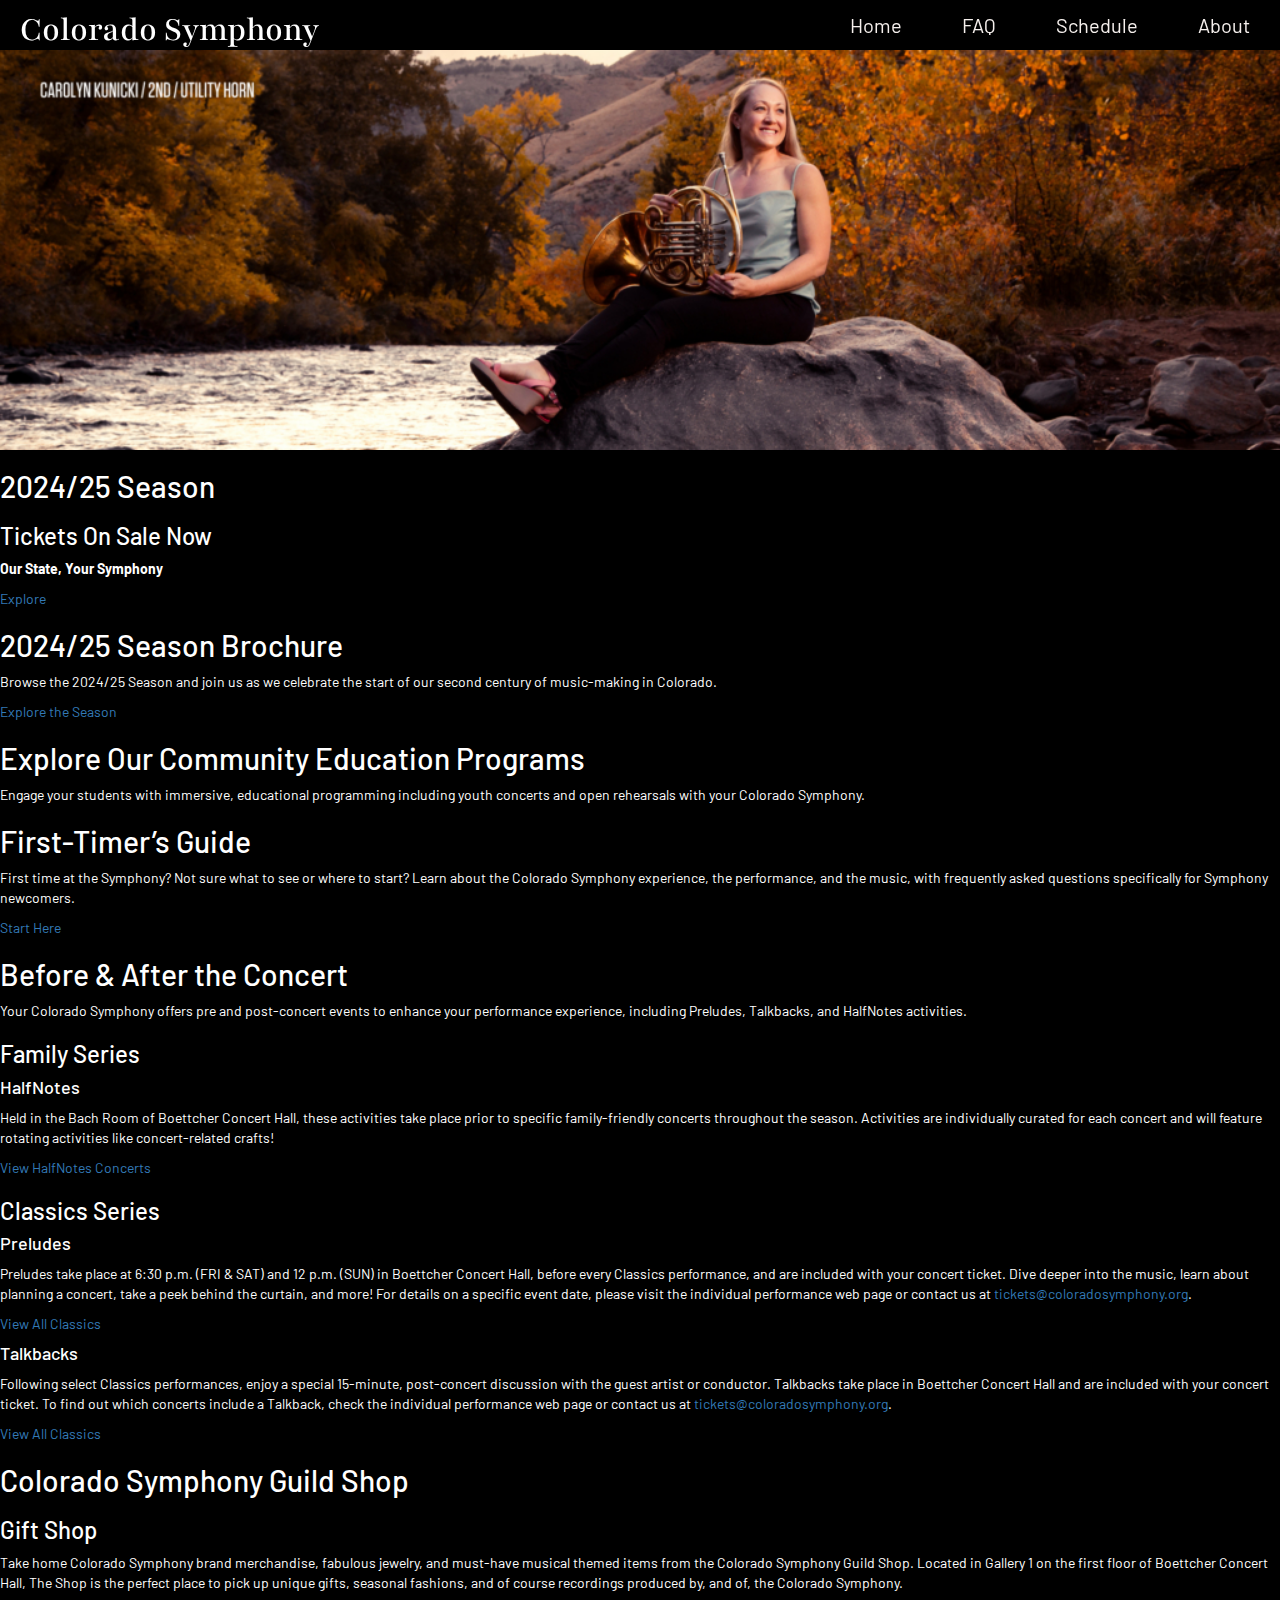
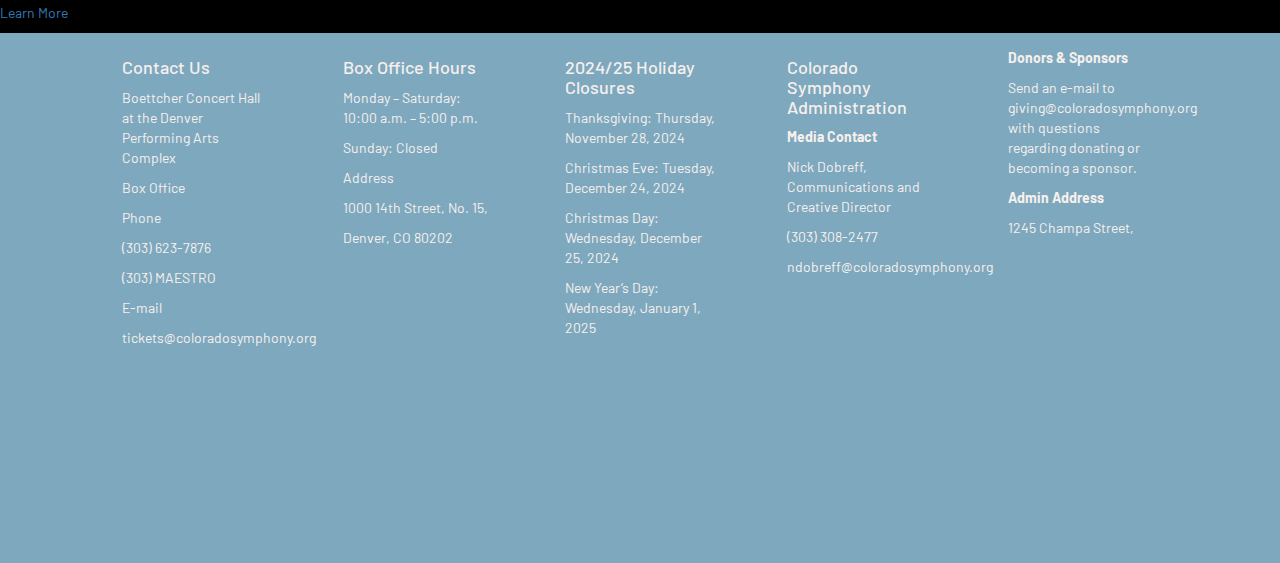
==== index.html @ f4af44c1 "Merge branch 'Sawyer'" ====
<!DOCTYPE html>
<html lang="en">
<head>
    <link rel="preconnect" href="https://fonts.googleapis.com">
    <link rel="preconnect" href="https://fonts.gstatic.com" crossorigin>
    <link href="https://fonts.googleapis.com/css2?family=Barlow:ital,wght@0,100;0,200;0,300;0,400;0,500;0,600;0,700;0,800;0,900;1,100;1,200;1,300;1,400;1,500;1,600;1,700;1,800;1,900&family=Playfair:ital,opsz,wght@0,5..1200,300..900;1,5..1200,300..900&display=swap" rel="stylesheet">
    <link rel="preconnect" href="https://fonts.googleapis.com">
    <link rel="preconnect" href="https://fonts.gstatic.com" crossorigin>
    <link href="https://fonts.googleapis.com/css2?family=Playfair:ital,opsz,wght@0,5..1200,300..900;1,5..1200,300..900&display=swap" rel="stylesheet">

    <meta charset="UTF-8">
    <meta name="viewport" content="width=device-width, initial-scale=1.0">
    <title>Landing Page</title>

    <link rel="stylesheet" href="https://maxcdn.bootstrapcdn.com/bootstrap/3.4.1/css/bootstrap.min.css">
    <link href="index.css" rel="stylesheet" type="text/css">

 
</head>
<body>

    <nav id ="Header">
        
        <ul>
            <li class="logo">
                <h1 style="font-family: playfair; color: white;">Colorado Symphony</h1>
            </li>
            <li>
                <a href="index.html">Home</a>
            </li>

            <li>
                <a href="FAQ.html">FAQ</a>
            </li>

            <li>
                <a href="schedule.html">Schedule</a>
            </li>

            <li>
                <a href="about.html">About</a>
            </li>
        </ul>
    </nav>
    
    <img id = "MainImage" src="img/carolyn-kunicki-river-1920x600-1-1024x320.jpg" alt="carolyn-kunicki-river sitting on a rock with a utility horn">
            

            <section class="season-info">
                <h2>2024/25 Season</h2>
                <h3>Tickets On Sale Now</h3>
                <p><strong>Our State, Your Symphony</strong></p>
                <p><a href="schedule.html">Explore</a></p>
              </section>
              
              <section class="brochure">
                <h2>2024/25 Season Brochure</h2>
                <p>Browse the 2024/25 Season and join us as we celebrate the start of our second century of music-making in Colorado.</p>
                <p><a href="schedule.html">Explore the Season</a></p>
              </section>
              
              <section class="education">
                <h2>Explore Our Community Education Programs</h2>
                <p>Engage your students with immersive, educational programming including youth concerts and open rehearsals with your Colorado Symphony.</p>
              </section>
              
              <section class="first-timers-guide">
                <h2>First-Timer’s Guide</h2>
                <p>First time at the Symphony? Not sure what to see or where to start? Learn about the Colorado Symphony experience, the performance, and the music, with frequently asked questions specifically for Symphony newcomers.</p>
                <p><a href="FAQ.html">Start Here</a></p>
              </section>
              
              <section class="concert-experience">
                <h2>Before & After the Concert</h2>
                <p>Your Colorado Symphony offers pre and post-concert events to enhance your performance experience, including Preludes, Talkbacks, and HalfNotes activities.</p>
              </section>
              
              <section class="family-series">
                <h3>Family Series</h3>
                <h4>HalfNotes</h4>
                <p>Held in the Bach Room of Boettcher Concert Hall, these activities take place prior to specific family-friendly concerts throughout the season. Activities are individually curated for each concert and will feature rotating activities like concert-related crafts!</p>
                <p><a href="schedule.html">View HalfNotes Concerts</a></p>
              </section>
              
              <section class="classics-series">
                <h3>Classics Series</h3>
              
                <h4>Preludes</h4>
                <p>Preludes take place at 6:30 p.m. (FRI & SAT) and 12 p.m. (SUN) in Boettcher Concert Hall, before every Classics performance, and are included with your concert ticket. Dive deeper into the music, learn about planning a concert, take a peek behind the curtain, and more! For details on a specific event date, please visit the individual performance web page or contact us at <a href="mailto:tickets@coloradosymphony.org">tickets@coloradosymphony.org</a>.</p>
                <p><a href="schedule.html">View All Classics</a></p>
              
                <h4>Talkbacks</h4>
                <p>Following select Classics performances, enjoy a special 15-minute, post-concert discussion with the guest artist or conductor. Talkbacks take place in Boettcher Concert Hall and are included with your concert ticket. To find out which concerts include a Talkback, check the individual performance web page or contact us at <a href="mailto:tickets@coloradosymphony.org">tickets@coloradosymphony.org</a>.</p>
                <p><a href="schedule.html">View All Classics</a></p>
              </section>
              
              <section class="gift-shop">
                <h2>Colorado Symphony Guild Shop</h2>
                <h3>Gift Shop</h3>
                <p>Take home Colorado Symphony brand merchandise, fabulous jewelry, and must-have musical themed items from the Colorado Symphony Guild Shop. Located in Gallery 1 on the first floor of Boettcher Concert Hall, The Shop is the perfect place to pick up unique gifts, seasonal fashions, and of course recordings produced by, and of, the Colorado Symphony.</p>
                <p><a href="about.html">Learn More</a></p>
              </section>


<footer>
    
    <div>
        <h4>Contact Us</h4>

        <p>Boettcher Concert Hall at the Denver Performing Arts Complex</p>
        <p>Box Office</p>
    
        <p>Phone</p>
        <p>(303) 623-7876</p>
    
        <p>(303) MAESTRO</p>
    
        <p>E-mail</p>
        <p>tickets@coloradosymphony.org</p>
    </div>
    
    <div>
        <h4>Box Office Hours</h4>
        <p>Monday – Saturday: 10:00 a.m. – 5:00 p.m.</p>
    
        <p>Sunday: Closed</p>
    
        <p>Address</p>
        <p>1000 14th Street, No. 15,</p>
        <p>Denver, CO 80202</p>
    </div>
    
    <div>
        <h4>2024/25 Holiday Closures</h4>
        <p>Thanksgiving: Thursday, November 28, 2024</p>
    
        <p>Christmas Eve: Tuesday, December 24, 2024</p>
    
        <p>Christmas Day: Wednesday, December 25, 2024</p>
    
        <p>New Year’s Day: Wednesday, January 1, 2025</p>
    </div>

    <div>
        <h4>Colorado Symphony Administration</h4>
        <strong><p>Media Contact</p></strong>
        <p>Nick Dobreff, Communications and Creative Director</p>
        <p>(303) 308-2477</p>
        <p>ndobreff@coloradosymphony.org</p>
    </div>
        
    <div>
        <strong><p>Donors & Sponsors</p></strong>
        <p>Send an e-mail to giving@coloradosymphony.org with questions regarding donating or becoming a sponsor.</p>

        <strong><p>Admin Address</p></strong>
        <p>1245 Champa Street,</p>
    </div>

</footer>

</body>
</html>
---- index.css ----
body {
    background-color: #fff;

    margin: 0;
    font-family: barlow;
    /* background-image: url('img/Background.png');  */
    background-color: black;
    background-repeat: repeat; /* Allows the texture to repeat not using anymore after swtiching back to solid color */
    background-size: auto; /*screen sized image*/
    background-position: center;
    background-attachment: fixed; /*Fixes the background while scrolling */
    color: white;

    
}
#MainImage{
  width: 100%; /* Stretches the image across the full width of the page */
  height: auto; 
}

h1 {
  font-family: playfair;
}

  
#Header {
  position: sticky;
  top: 0; /* Sticks to the top of the screen */
  z-index: 1000; /* Keeps it above other elements */
}

#Header ul {
  list-style-type: none;
  background-color: black;
  display: flex;
  align-items: center; /* Aligns items vertically */
  margin: 0;
  padding: 10px 0;
  height: 50px; /* Increased height for better visual balance */
}

#Header li a{
  text-decoration: none;
  color: #F6F0ED;
  padding: 16px 30px;
  font-size: 20px;
  /* transition: color 0.4s, font-size 1s; */

}

#Header li a:hover{
  background-color: #7EA8BE;
  color:#F6F0ED; 
  
}

#Header li a:active{
  background-color: #C2948A;
  color:black; 
}

#Header .logo {
  margin-right: auto;
  padding-left: 20px; 
  font-size: 35px;
}

footer {
  padding: 15px 50px;
  background-color: #7EA8BE;
  color: #F6F0ED;
  display: flex;
  justify-content: space-evenly;
}

footer > div {
  width: 150px;
  height: 500px
}

@media(max-width: 500px){

  footer{
    flex-direction:column;
  }
}

.card {
  background-color: #333; 
  padding: 20px;
  margin: 20px auto;
  border-radius: 8px;
  box-shadow: 0 2px 5px rgba(0, 0, 0, 0.2);
  max-width: 800px;
}

/* Links in cards */
.card a {
  color: #7EA8BE;
  text-decoration: none;
  font-weight: bold;
}

.card a:hover {
  text-decoration: underline;
}

/* Headings for cards */
.card h2, .card h3, .card h4 {
  color: #F6F0ED;
  margin-top: 0;
}

/* Paragraphs for cards */
.card p {
  margin: 10px 0;
}


.carousel {
  width: 100%; /* Make the carousel take the full width of the viewport */
  overflow: hidden; /* Hide any overflow */
}

.carousel-inner {
  width: 100%; /* Ensure the inner container also takes up the full width */
}

.carousel .item img {
  width: 100%; /* Make the image take the full width of the item */
  height: auto; /* Maintain aspect ratio */
  object-fit: cover; /* Cover the entire container without distortion */
}
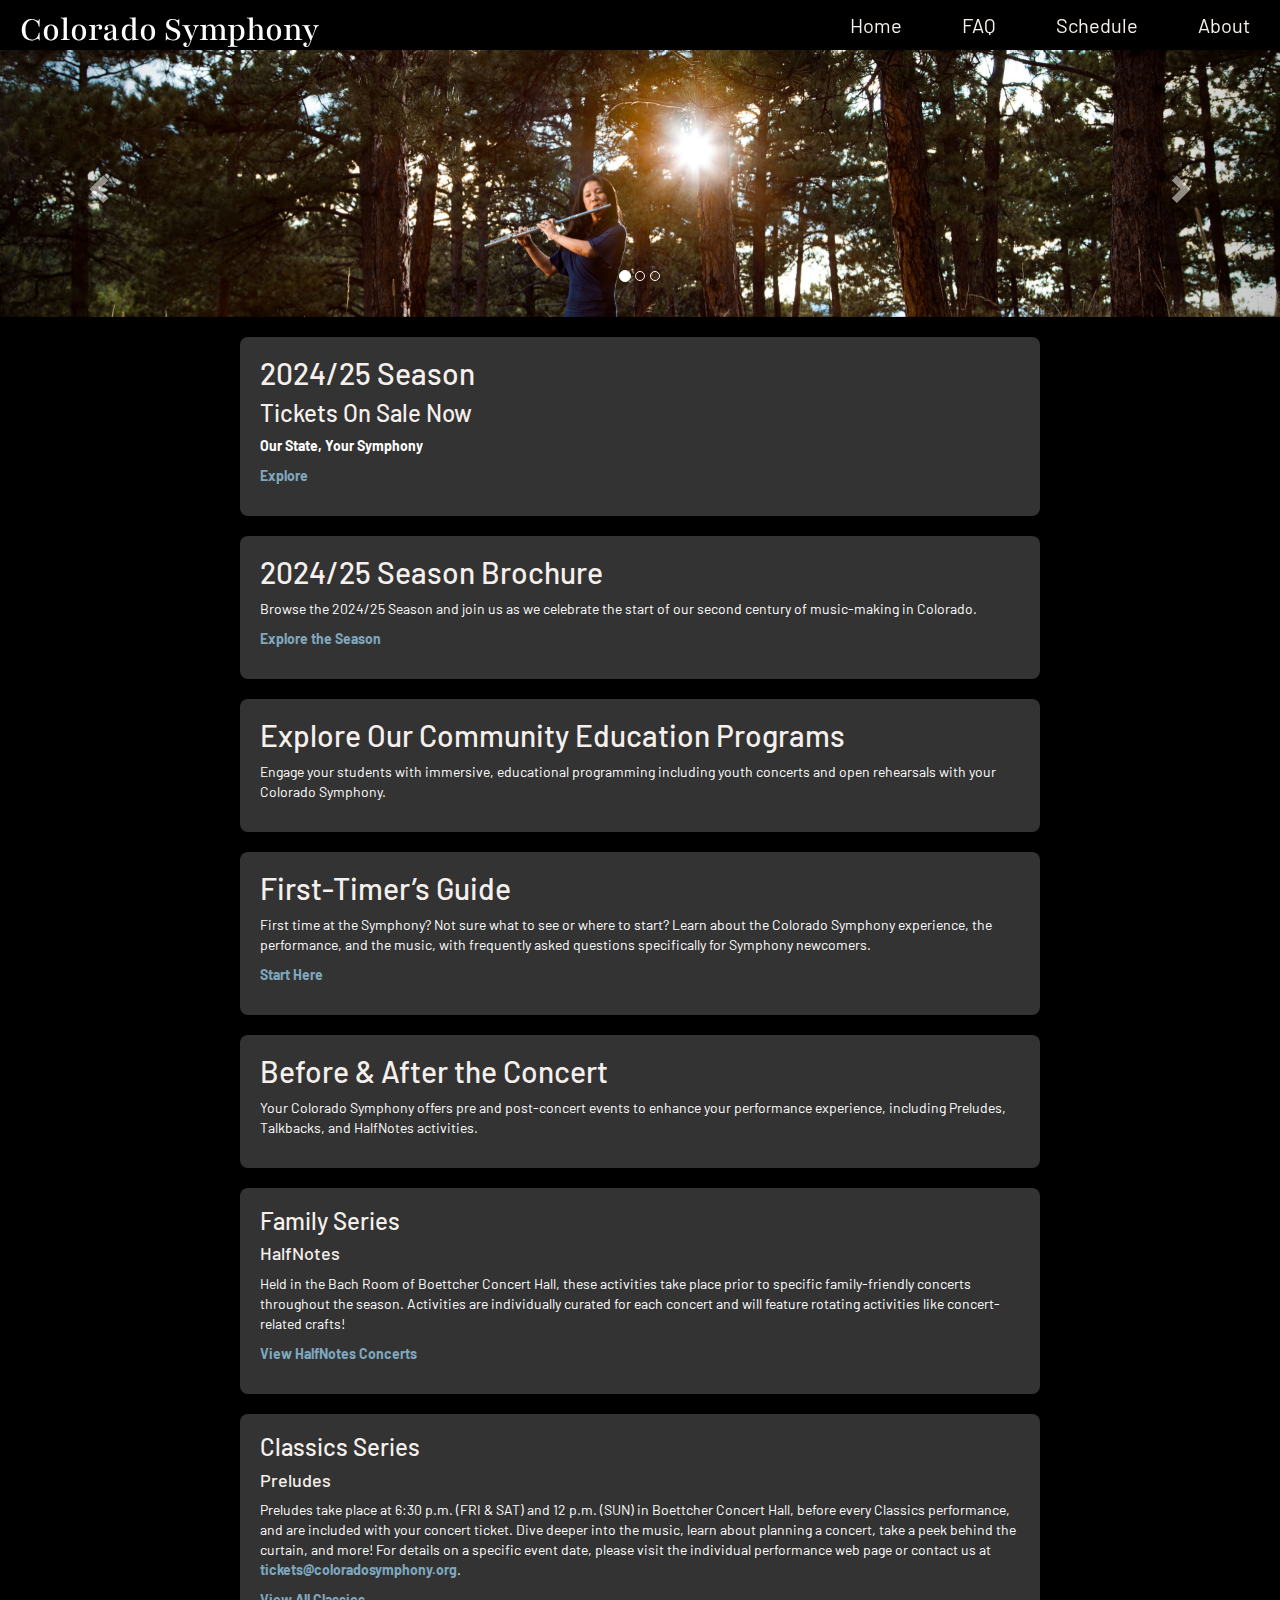
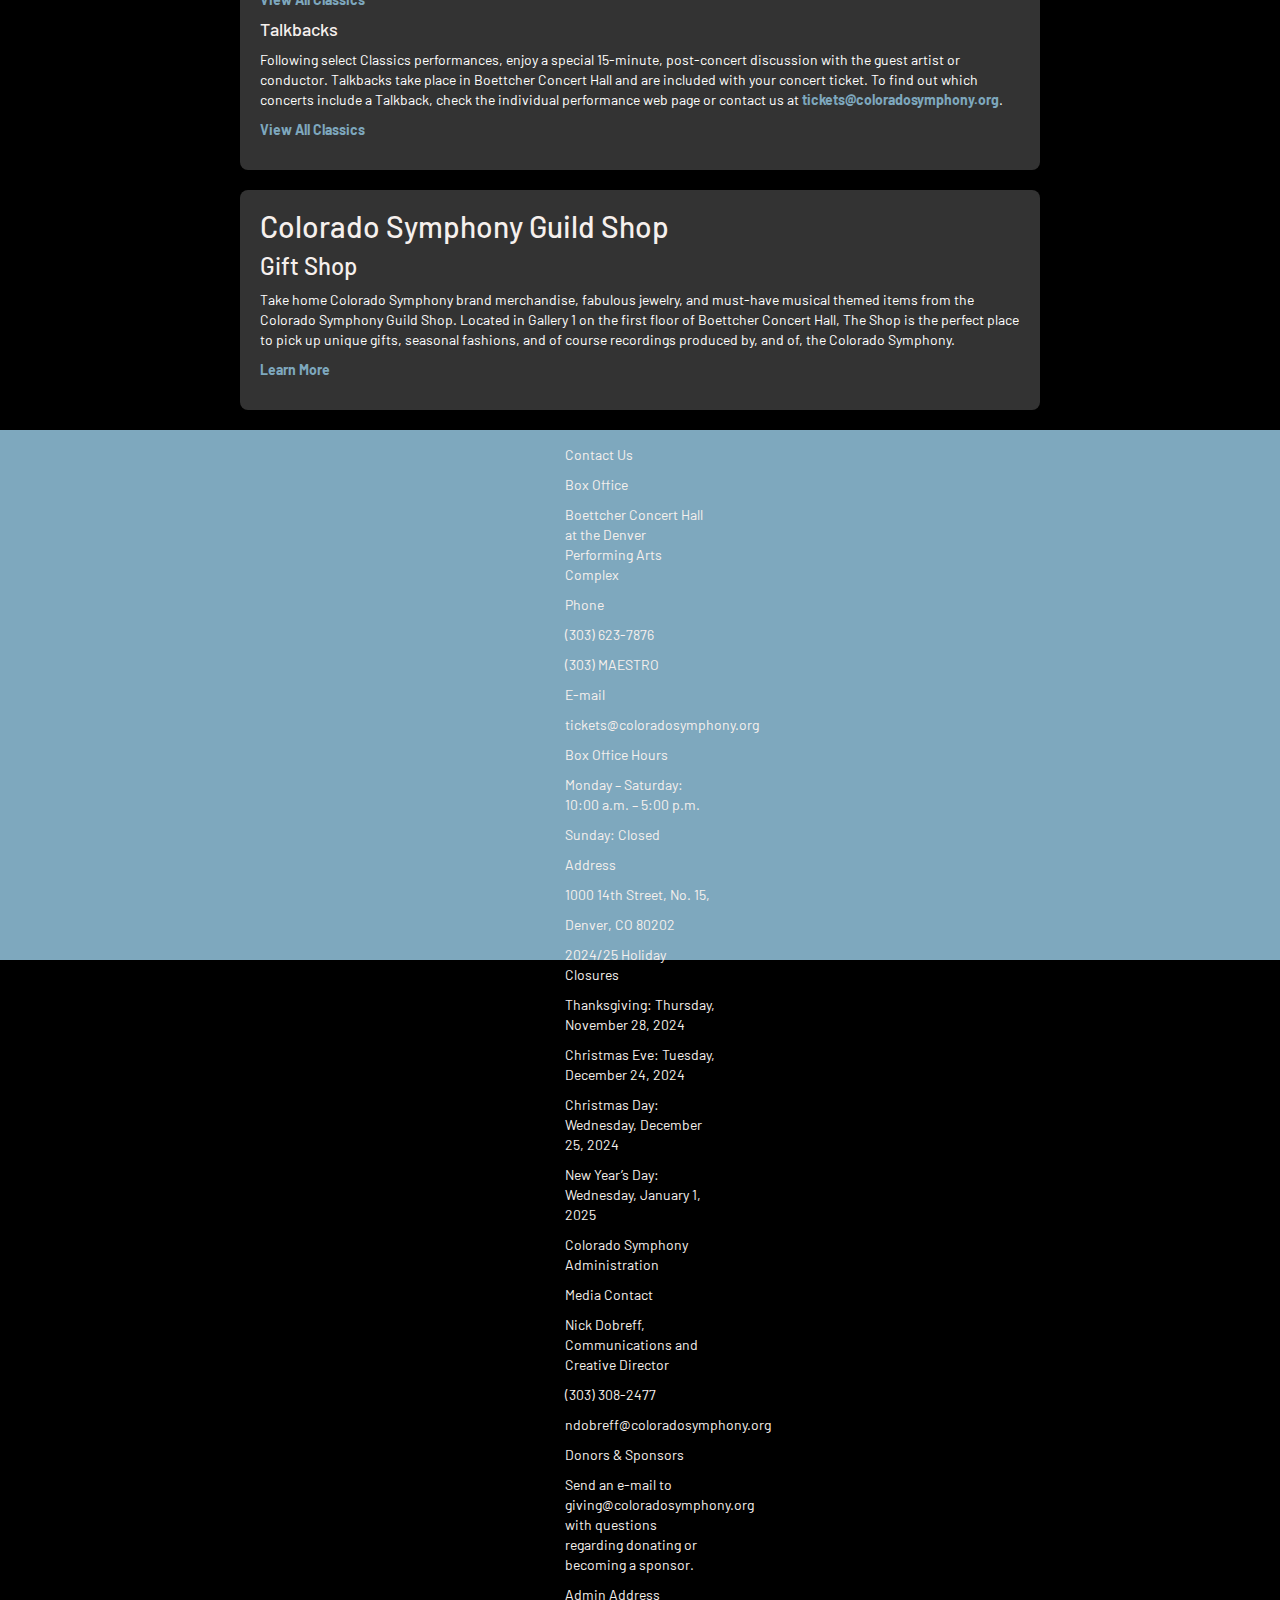
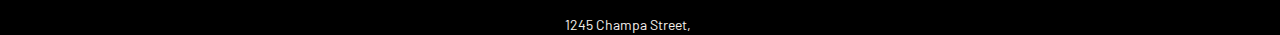
==== commit 6f4b3649: "fixed main page" ====
--- a/index.html
+++ b/index.html
@@ -43,121 +43,159 @@
         </ul>
     </nav>
     
-    <img id = "MainImage" src="img/carolyn-kunicki-river-1920x600-1-1024x320.jpg" alt="carolyn-kunicki-river sitting on a rock with a utility horn">
+    <!-- <img id = "MainImage" src="img/carolyn-kunicki-river-1920x600-1-1024x320.jpg" alt="carolyn-kunicki-river sitting on a rock with a utility horn"> -->
+    <div id="myCarousel" class="carousel slide" data-ride="carousel">
+        <!-- Indicators -->
+        <ol class="carousel-indicators">
+          <li data-target="#myCarousel" data-slide-to="0" class="active"></li>
+          <li data-target="#myCarousel" data-slide-to="1"></li>
+          <li data-target="#myCarousel" data-slide-to="2"></li>
+        </ol>
+      
+        <!-- Wrapper for slides -->
+        <div class="carousel-inner">
+      
+          <div class="item active">
+            <img src="\img\Catherine-Jason-Sinn-1920x400-1.jpg" alt="Principal conductor Peter Oundjian conducting in front of the Denver Civic Center">
+          </div>
+
+          <div class="item">
+            <img src="\img\FY24-Season-Header-Dragon-1920x400-2.jpg" alt="Principal conductor Peter Oundjian conducting in front of the Denver Civic Center">
+          </div>
+
+          <div class="item">
+            <img src="\img\Yumi-Jason-Sinn-1920x400-seated.jpg" alt="Principal conductor Peter Oundjian conducting in front of the Denver Civic Center">
+          </div>
+        </div>
+      
+        <!-- Left and right controls -->
+        <a class="left carousel-control" href="#myCarousel" data-slide="prev">
+          <span class="glyphicon glyphicon-chevron-left"></span>
+          <span class="sr-only">Previous</span>
+        </a>
+        <a class="right carousel-control" href="#myCarousel" data-slide="next">
+          <span class="glyphicon glyphicon-chevron-right"></span>
+          <span class="sr-only">Next</span>
+        </a>
+      </div>
+
+
+
+
+    <section class="card season-info">
+    <h2>2024/25 Season</h2>
+    <h3>Tickets On Sale Now</h3>
+    <p><strong>Our State, Your Symphony</strong></p>
+    <p><a href="schedule.html">Explore</a></p>
+    </section>
+    
+    <section class="card brochure">
+    <h2>2024/25 Season Brochure</h2>
+    <p>Browse the 2024/25 Season and join us as we celebrate the start of our second century of music-making in Colorado.</p>
+    <p><a href="schedule.html">Explore the Season</a></p>
+    </section>
+    
+    <section class="card education">
+    <h2>Explore Our Community Education Programs</h2>
+    <p>Engage your students with immersive, educational programming including youth concerts and open rehearsals with your Colorado Symphony.</p>
+    </section>
+    
+    <section class="card first-timers-guide">
+    <h2>First-Timer’s Guide</h2>
+    <p>First time at the Symphony? Not sure what to see or where to start? Learn about the Colorado Symphony experience, the performance, and the music, with frequently asked questions specifically for Symphony newcomers.</p>
+    <p><a href="FAQ.html">Start Here</a></p>
+    </section>
+    
+    <section class="card concert-experience">
+    <h2>Before & After the Concert</h2>
+    <p>Your Colorado Symphony offers pre and post-concert events to enhance your performance experience, including Preludes, Talkbacks, and HalfNotes activities.</p>
+    </section>
+    
+    <section class="card family-series">
+    <h3>Family Series</h3>
+    <h4>HalfNotes</h4>
+    <p>Held in the Bach Room of Boettcher Concert Hall, these activities take place prior to specific family-friendly concerts throughout the season. Activities are individually curated for each concert and will feature rotating activities like concert-related crafts!</p>
+    <p><a href="schedule.html">View HalfNotes Concerts</a></p>
+    </section>
+    
+    <section class="card classics-series">
+    <h3>Classics Series</h3>
+    
+    <h4>Preludes</h4>
+    <p>Preludes take place at 6:30 p.m. (FRI & SAT) and 12 p.m. (SUN) in Boettcher Concert Hall, before every Classics performance, and are included with your concert ticket. Dive deeper into the music, learn about planning a concert, take a peek behind the curtain, and more! For details on a specific event date, please visit the individual performance web page or contact us at <a href="mailto:tickets@coloradosymphony.org">tickets@coloradosymphony.org</a>.</p>
+    <p><a href="schedule.html">View All Classics</a></p>
+    
+    <h4>Talkbacks</h4>
+    <p>Following select Classics performances, enjoy a special 15-minute, post-concert discussion with the guest artist or conductor. Talkbacks take place in Boettcher Concert Hall and are included with your concert ticket. To find out which concerts include a Talkback, check the individual performance web page or contact us at <a href="mailto:tickets@coloradosymphony.org">tickets@coloradosymphony.org</a>.</p>
+    <p><a href="schedule.html">View All Classics</a></p>
+    </section>
+    
+    <section class="card gift-shop">
+    <h2>Colorado Symphony Guild Shop</h2>
+    <h3>Gift Shop</h3>
+    <p>Take home Colorado Symphony brand merchandise, fabulous jewelry, and must-have musical themed items from the Colorado Symphony Guild Shop. Located in Gallery 1 on the first floor of Boettcher Concert Hall, The Shop is the perfect place to pick up unique gifts, seasonal fashions, and of course recordings produced by, and of, the Colorado Symphony.</p>
+    <p><a href="about.html">Learn More</a></p>
+    </section>
+
+
+
+    <footer>
+        <div class="flex-container">
+            <div>
+                <p>Contact Us</p>
+
+                <p>Box Office</p>
+                <p>Boettcher Concert Hall at the Denver Performing Arts Complex</p>
             
-
-            <section class="season-info">
-                <h2>2024/25 Season</h2>
-                <h3>Tickets On Sale Now</h3>
-                <p><strong>Our State, Your Symphony</strong></p>
-                <p><a href="schedule.html">Explore</a></p>
-              </section>
-              
-              <section class="brochure">
-                <h2>2024/25 Season Brochure</h2>
-                <p>Browse the 2024/25 Season and join us as we celebrate the start of our second century of music-making in Colorado.</p>
-                <p><a href="schedule.html">Explore the Season</a></p>
-              </section>
-              
-              <section class="education">
-                <h2>Explore Our Community Education Programs</h2>
-                <p>Engage your students with immersive, educational programming including youth concerts and open rehearsals with your Colorado Symphony.</p>
-              </section>
-              
-              <section class="first-timers-guide">
-                <h2>First-Timer’s Guide</h2>
-                <p>First time at the Symphony? Not sure what to see or where to start? Learn about the Colorado Symphony experience, the performance, and the music, with frequently asked questions specifically for Symphony newcomers.</p>
-                <p><a href="FAQ.html">Start Here</a></p>
-              </section>
-              
-              <section class="concert-experience">
-                <h2>Before & After the Concert</h2>
-                <p>Your Colorado Symphony offers pre and post-concert events to enhance your performance experience, including Preludes, Talkbacks, and HalfNotes activities.</p>
-              </section>
-              
-              <section class="family-series">
-                <h3>Family Series</h3>
-                <h4>HalfNotes</h4>
-                <p>Held in the Bach Room of Boettcher Concert Hall, these activities take place prior to specific family-friendly concerts throughout the season. Activities are individually curated for each concert and will feature rotating activities like concert-related crafts!</p>
-                <p><a href="schedule.html">View HalfNotes Concerts</a></p>
-              </section>
-              
-              <section class="classics-series">
-                <h3>Classics Series</h3>
-              
-                <h4>Preludes</h4>
-                <p>Preludes take place at 6:30 p.m. (FRI & SAT) and 12 p.m. (SUN) in Boettcher Concert Hall, before every Classics performance, and are included with your concert ticket. Dive deeper into the music, learn about planning a concert, take a peek behind the curtain, and more! For details on a specific event date, please visit the individual performance web page or contact us at <a href="mailto:tickets@coloradosymphony.org">tickets@coloradosymphony.org</a>.</p>
-                <p><a href="schedule.html">View All Classics</a></p>
-              
-                <h4>Talkbacks</h4>
-                <p>Following select Classics performances, enjoy a special 15-minute, post-concert discussion with the guest artist or conductor. Talkbacks take place in Boettcher Concert Hall and are included with your concert ticket. To find out which concerts include a Talkback, check the individual performance web page or contact us at <a href="mailto:tickets@coloradosymphony.org">tickets@coloradosymphony.org</a>.</p>
-                <p><a href="schedule.html">View All Classics</a></p>
-              </section>
-              
-              <section class="gift-shop">
-                <h2>Colorado Symphony Guild Shop</h2>
-                <h3>Gift Shop</h3>
-                <p>Take home Colorado Symphony brand merchandise, fabulous jewelry, and must-have musical themed items from the Colorado Symphony Guild Shop. Located in Gallery 1 on the first floor of Boettcher Concert Hall, The Shop is the perfect place to pick up unique gifts, seasonal fashions, and of course recordings produced by, and of, the Colorado Symphony.</p>
-                <p><a href="about.html">Learn More</a></p>
-              </section>
-
-
-<footer>
-    
-    <div>
-        <h4>Contact Us</h4>
-
-        <p>Boettcher Concert Hall at the Denver Performing Arts Complex</p>
-        <p>Box Office</p>
-    
-        <p>Phone</p>
-        <p>(303) 623-7876</p>
-    
-        <p>(303) MAESTRO</p>
-    
-        <p>E-mail</p>
-        <p>tickets@coloradosymphony.org</p>
-    </div>
-    
-    <div>
-        <h4>Box Office Hours</h4>
-        <p>Monday – Saturday: 10:00 a.m. – 5:00 p.m.</p>
-    
-        <p>Sunday: Closed</p>
-    
-        <p>Address</p>
-        <p>1000 14th Street, No. 15,</p>
-        <p>Denver, CO 80202</p>
-    </div>
-    
-    <div>
-        <h4>2024/25 Holiday Closures</h4>
-        <p>Thanksgiving: Thursday, November 28, 2024</p>
-    
-        <p>Christmas Eve: Tuesday, December 24, 2024</p>
-    
-        <p>Christmas Day: Wednesday, December 25, 2024</p>
-    
-        <p>New Year’s Day: Wednesday, January 1, 2025</p>
-    </div>
-
-    <div>
-        <h4>Colorado Symphony Administration</h4>
-        <strong><p>Media Contact</p></strong>
-        <p>Nick Dobreff, Communications and Creative Director</p>
-        <p>(303) 308-2477</p>
-        <p>ndobreff@coloradosymphony.org</p>
-    </div>
-        
-    <div>
-        <strong><p>Donors & Sponsors</p></strong>
-        <p>Send an e-mail to giving@coloradosymphony.org with questions regarding donating or becoming a sponsor.</p>
-
-        <strong><p>Admin Address</p></strong>
-        <p>1245 Champa Street,</p>
-    </div>
-
-</footer>
+                <p>Phone</p>
+                <p>(303) 623-7876</p>
+
+                <p>(303) MAESTRO</p>
+
+                <p>E-mail</p>
+                <p>tickets@coloradosymphony.org</p> 
+            </div>
+            <div>
+                <p>Box Office Hours</p>
+                <p>Monday – Saturday: 10:00 a.m. – 5:00 p.m.</p>
+
+                <p>Sunday: Closed</p>
+
+                <p>Address</p>
+                <p>1000 14th Street, No. 15,</p>
+                <p>Denver, CO 80202</p>
+            </div>
+            <div>
+                <p>2024/25 Holiday Closures</p>
+                <p>Thanksgiving: Thursday, November 28, 2024</p>
+
+                <p>Christmas Eve: Tuesday, December 24, 2024</p>
+
+                <p>Christmas Day: Wednesday, December 25, 2024</p>
+
+                <p>New Year’s Day: Wednesday, January 1, 2025</p>
+            </div>
+            <div>
+                <p>Colorado Symphony Administration</p>
+                <p>Media Contact</p>
+                <p>Nick Dobreff, Communications and Creative Director</p>
+                <p>(303) 308-2477</p>
+                <p>ndobreff@coloradosymphony.org</p>
+            </div>
+            <div>
+                <p>Donors & Sponsors</p>
+                <p>Send an e-mail to giving@coloradosymphony.org with questions regarding donating or becoming a sponsor.</p>
+            </div>
+            <div>
+                <p>Admin Address</p>
+                <p>1245 Champa Street,</p>
+            </div>
+        </div>
+    </footer>
+<!-- jQuery library -->
+<script src="https://ajax.googleapis.com/ajax/libs/jquery/3.6.0/jquery.min.js"></script>
+<!-- Bootstrap JavaScript -->
+<script src="https://maxcdn.bootstrapcdn.com/bootstrap/3.4.1/js/bootstrap.min.js"></script>
 
 </body>
 </html>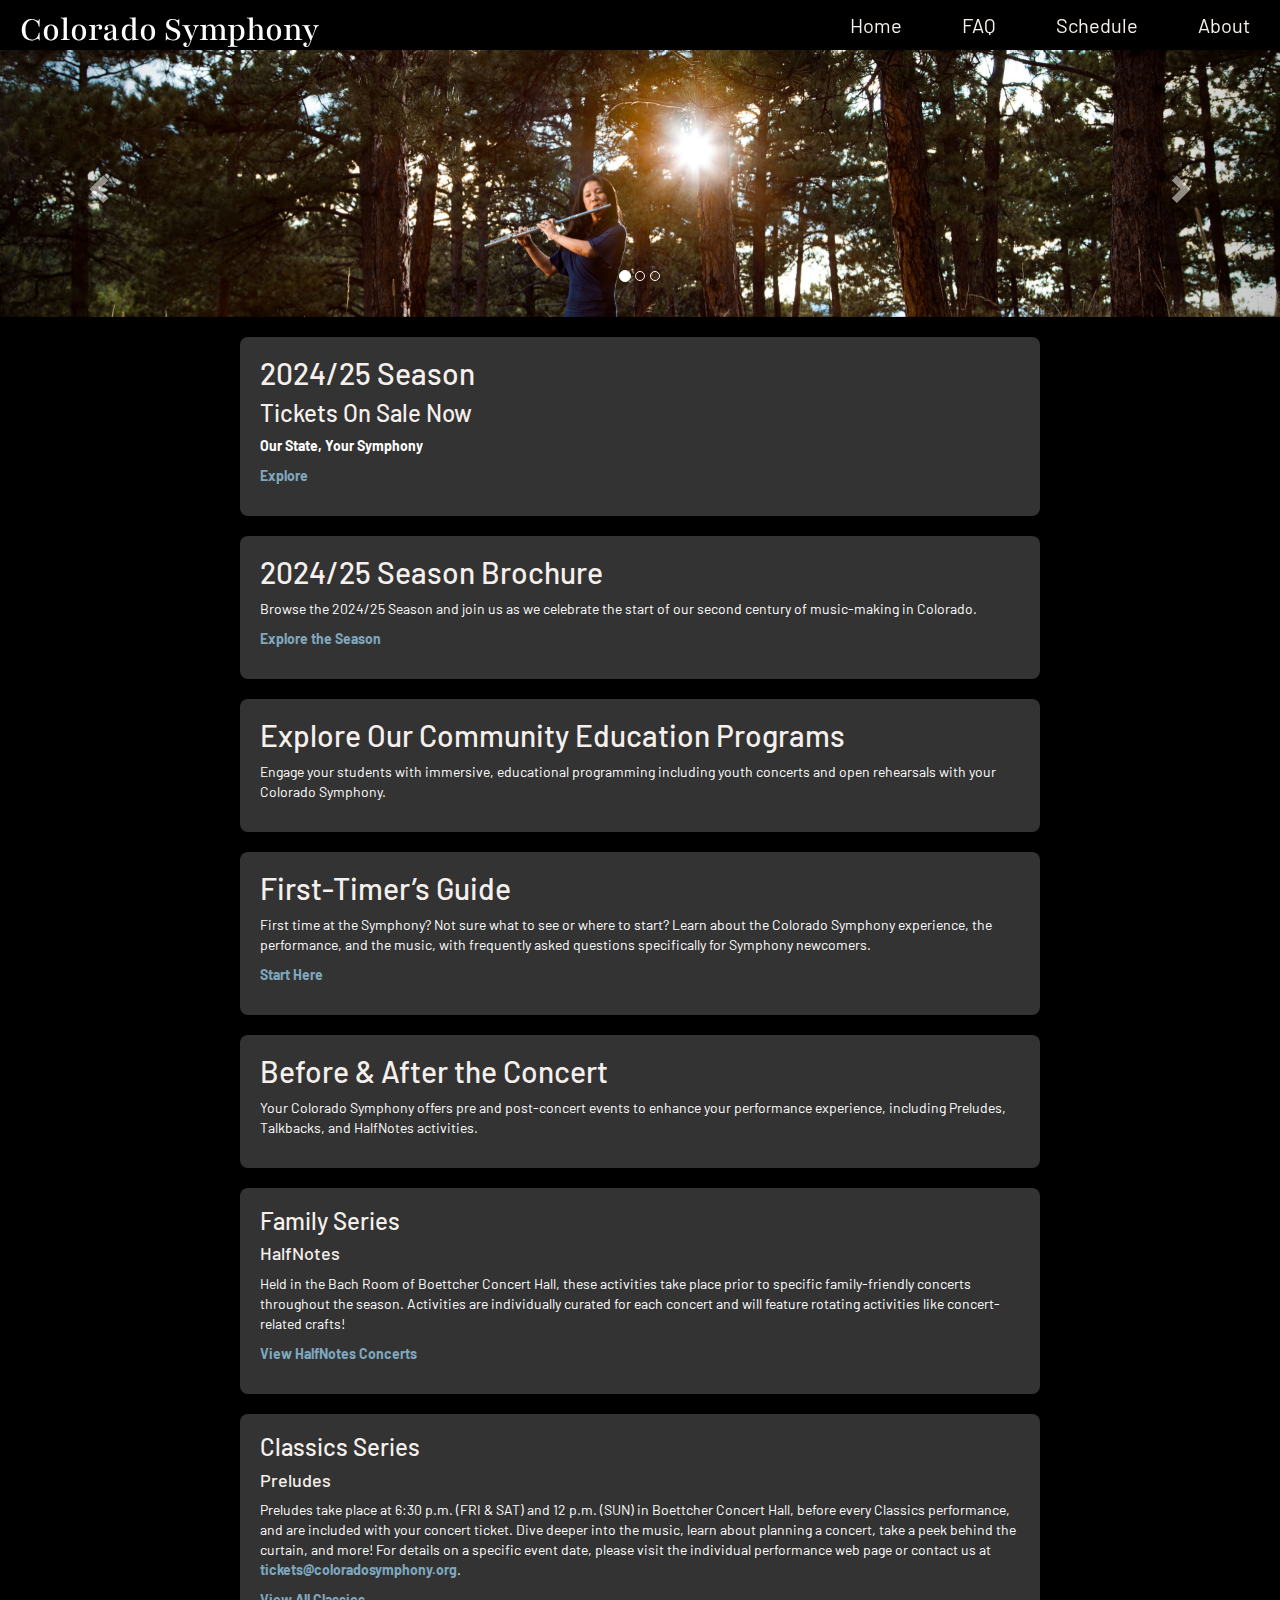
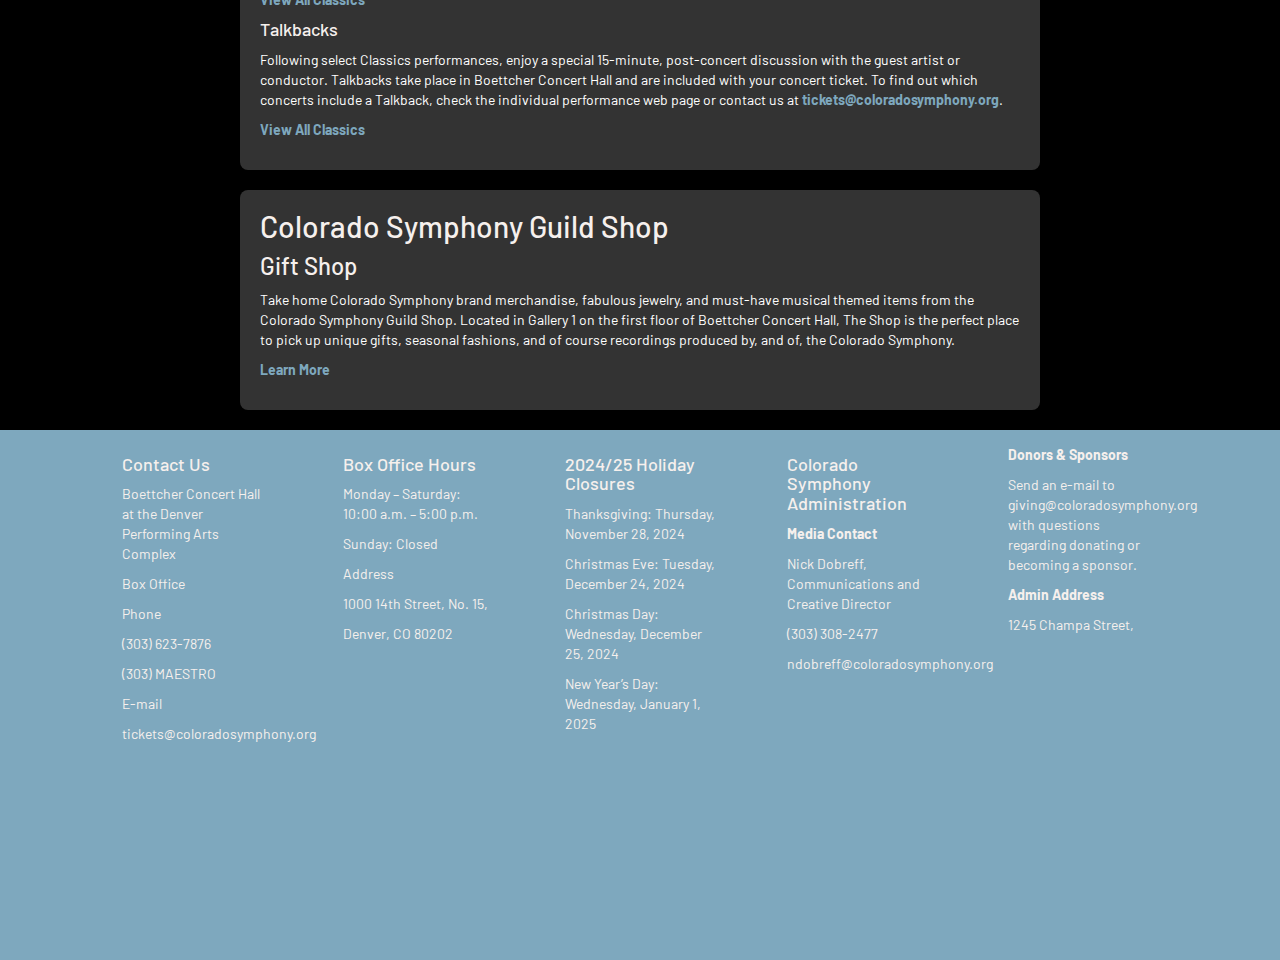
==== commit cb636ff6: "fixing the main page" ====
--- a/index.html
+++ b/index.html
@@ -140,58 +140,61 @@
 
 
     <footer>
-        <div class="flex-container">
-            <div>
-                <p>Contact Us</p>
-
-                <p>Box Office</p>
-                <p>Boettcher Concert Hall at the Denver Performing Arts Complex</p>
-            
-                <p>Phone</p>
-                <p>(303) 623-7876</p>
-
-                <p>(303) MAESTRO</p>
-
-                <p>E-mail</p>
-                <p>tickets@coloradosymphony.org</p> 
-            </div>
-            <div>
-                <p>Box Office Hours</p>
-                <p>Monday – Saturday: 10:00 a.m. – 5:00 p.m.</p>
-
-                <p>Sunday: Closed</p>
-
-                <p>Address</p>
-                <p>1000 14th Street, No. 15,</p>
-                <p>Denver, CO 80202</p>
-            </div>
-            <div>
-                <p>2024/25 Holiday Closures</p>
-                <p>Thanksgiving: Thursday, November 28, 2024</p>
-
-                <p>Christmas Eve: Tuesday, December 24, 2024</p>
-
-                <p>Christmas Day: Wednesday, December 25, 2024</p>
-
-                <p>New Year’s Day: Wednesday, January 1, 2025</p>
-            </div>
-            <div>
-                <p>Colorado Symphony Administration</p>
-                <p>Media Contact</p>
-                <p>Nick Dobreff, Communications and Creative Director</p>
-                <p>(303) 308-2477</p>
-                <p>ndobreff@coloradosymphony.org</p>
-            </div>
-            <div>
-                <p>Donors & Sponsors</p>
-                <p>Send an e-mail to giving@coloradosymphony.org with questions regarding donating or becoming a sponsor.</p>
-            </div>
-            <div>
-                <p>Admin Address</p>
-                <p>1245 Champa Street,</p>
-            </div>
-        </div>
-    </footer>
+    
+      <div>
+          <h4>Contact Us</h4>
+  
+          <p>Boettcher Concert Hall at the Denver Performing Arts Complex</p>
+          <p>Box Office</p>
+      
+          <p>Phone</p>
+          <p>(303) 623-7876</p>
+      
+          <p>(303) MAESTRO</p>
+      
+          <p>E-mail</p>
+          <p>tickets@coloradosymphony.org</p>
+      </div>
+      
+      <div>
+          <h4>Box Office Hours</h4>
+          <p>Monday – Saturday: 10:00 a.m. – 5:00 p.m.</p>
+      
+          <p>Sunday: Closed</p>
+      
+          <p>Address</p>
+          <p>1000 14th Street, No. 15,</p>
+          <p>Denver, CO 80202</p>
+      </div>
+      
+      <div>
+          <h4>2024/25 Holiday Closures</h4>
+          <p>Thanksgiving: Thursday, November 28, 2024</p>
+      
+          <p>Christmas Eve: Tuesday, December 24, 2024</p>
+      
+          <p>Christmas Day: Wednesday, December 25, 2024</p>
+      
+          <p>New Year’s Day: Wednesday, January 1, 2025</p>
+      </div>
+  
+      <div>
+          <h4>Colorado Symphony Administration</h4>
+          <strong><p>Media Contact</p></strong>
+          <p>Nick Dobreff, Communications and Creative Director</p>
+          <p>(303) 308-2477</p>
+          <p>ndobreff@coloradosymphony.org</p>
+      </div>
+          
+      <div>
+          <strong><p>Donors & Sponsors</p></strong>
+          <p>Send an e-mail to giving@coloradosymphony.org with questions regarding donating or becoming a sponsor.</p>
+  
+          <strong><p>Admin Address</p></strong>
+          <p>1245 Champa Street,</p>
+      </div>
+  
+  </footer>
 <!-- jQuery library -->
 <script src="https://ajax.googleapis.com/ajax/libs/jquery/3.6.0/jquery.min.js"></script>
 <!-- Bootstrap JavaScript -->
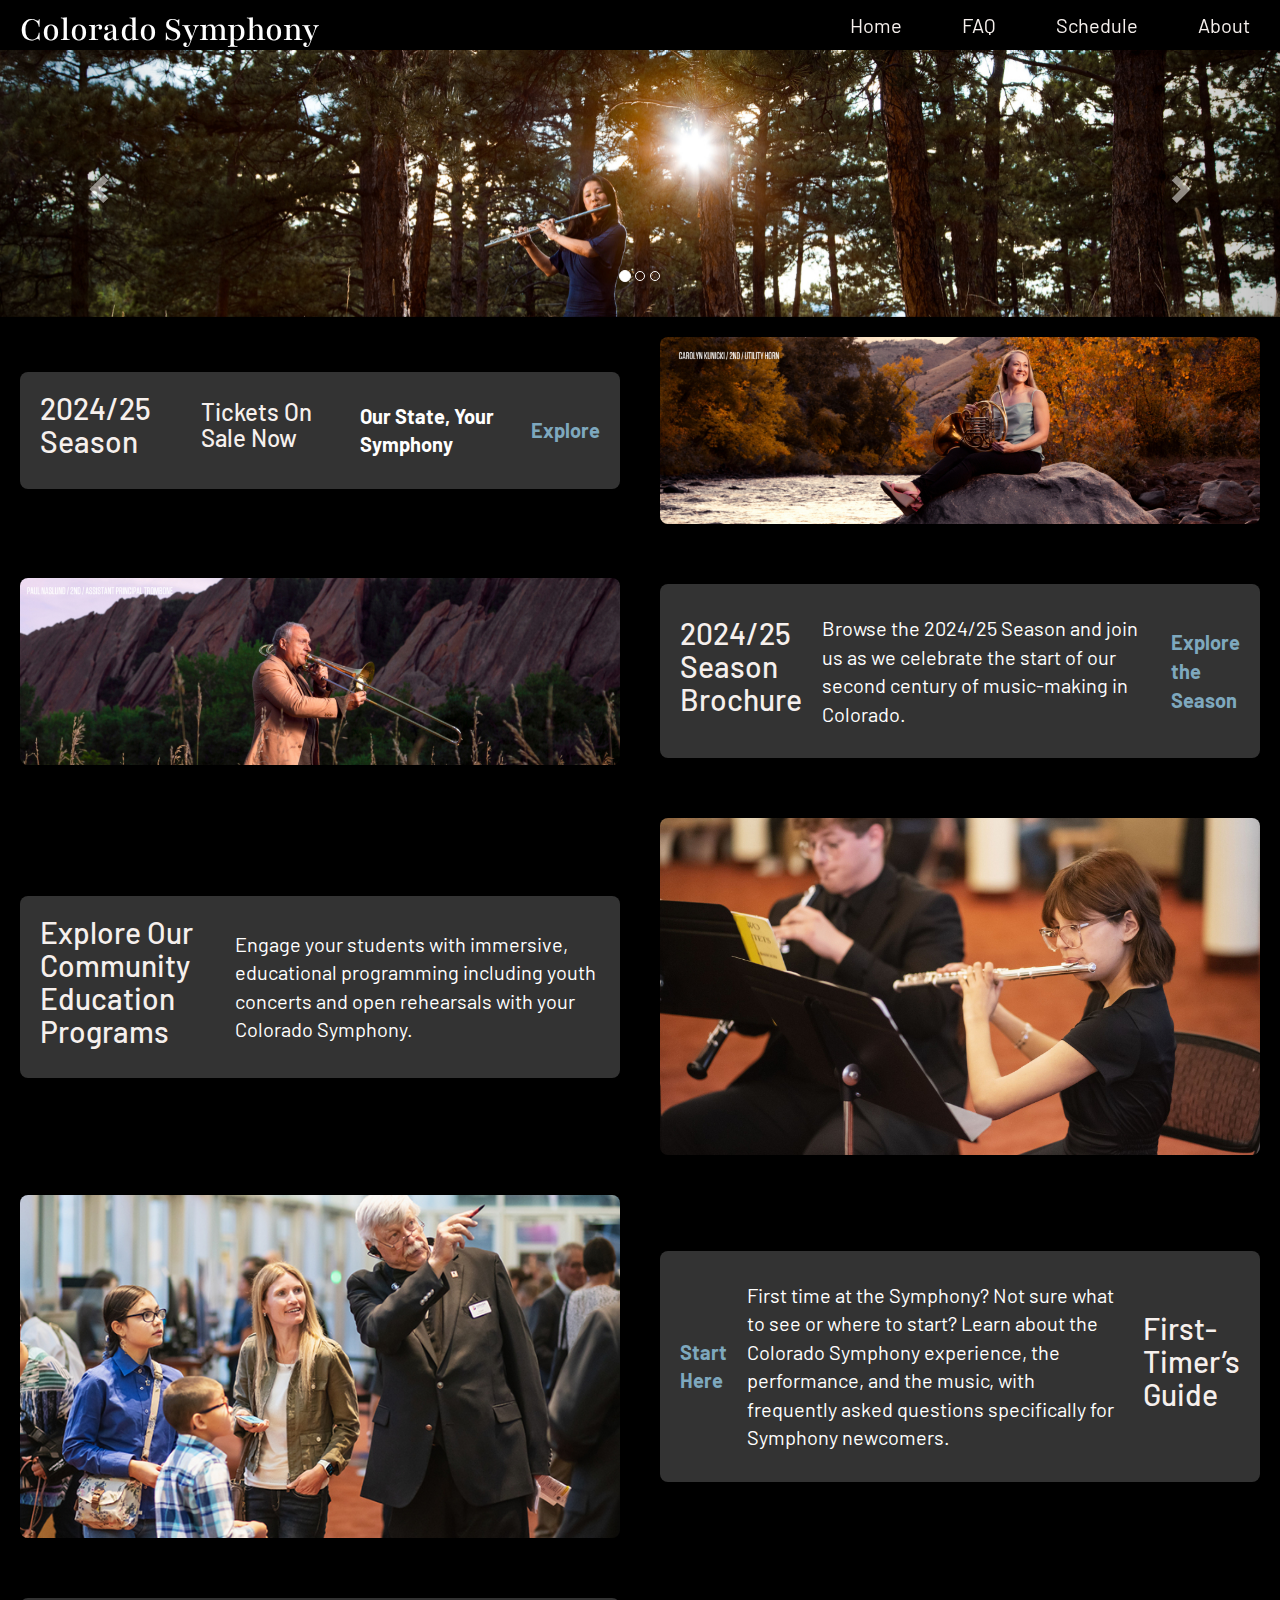
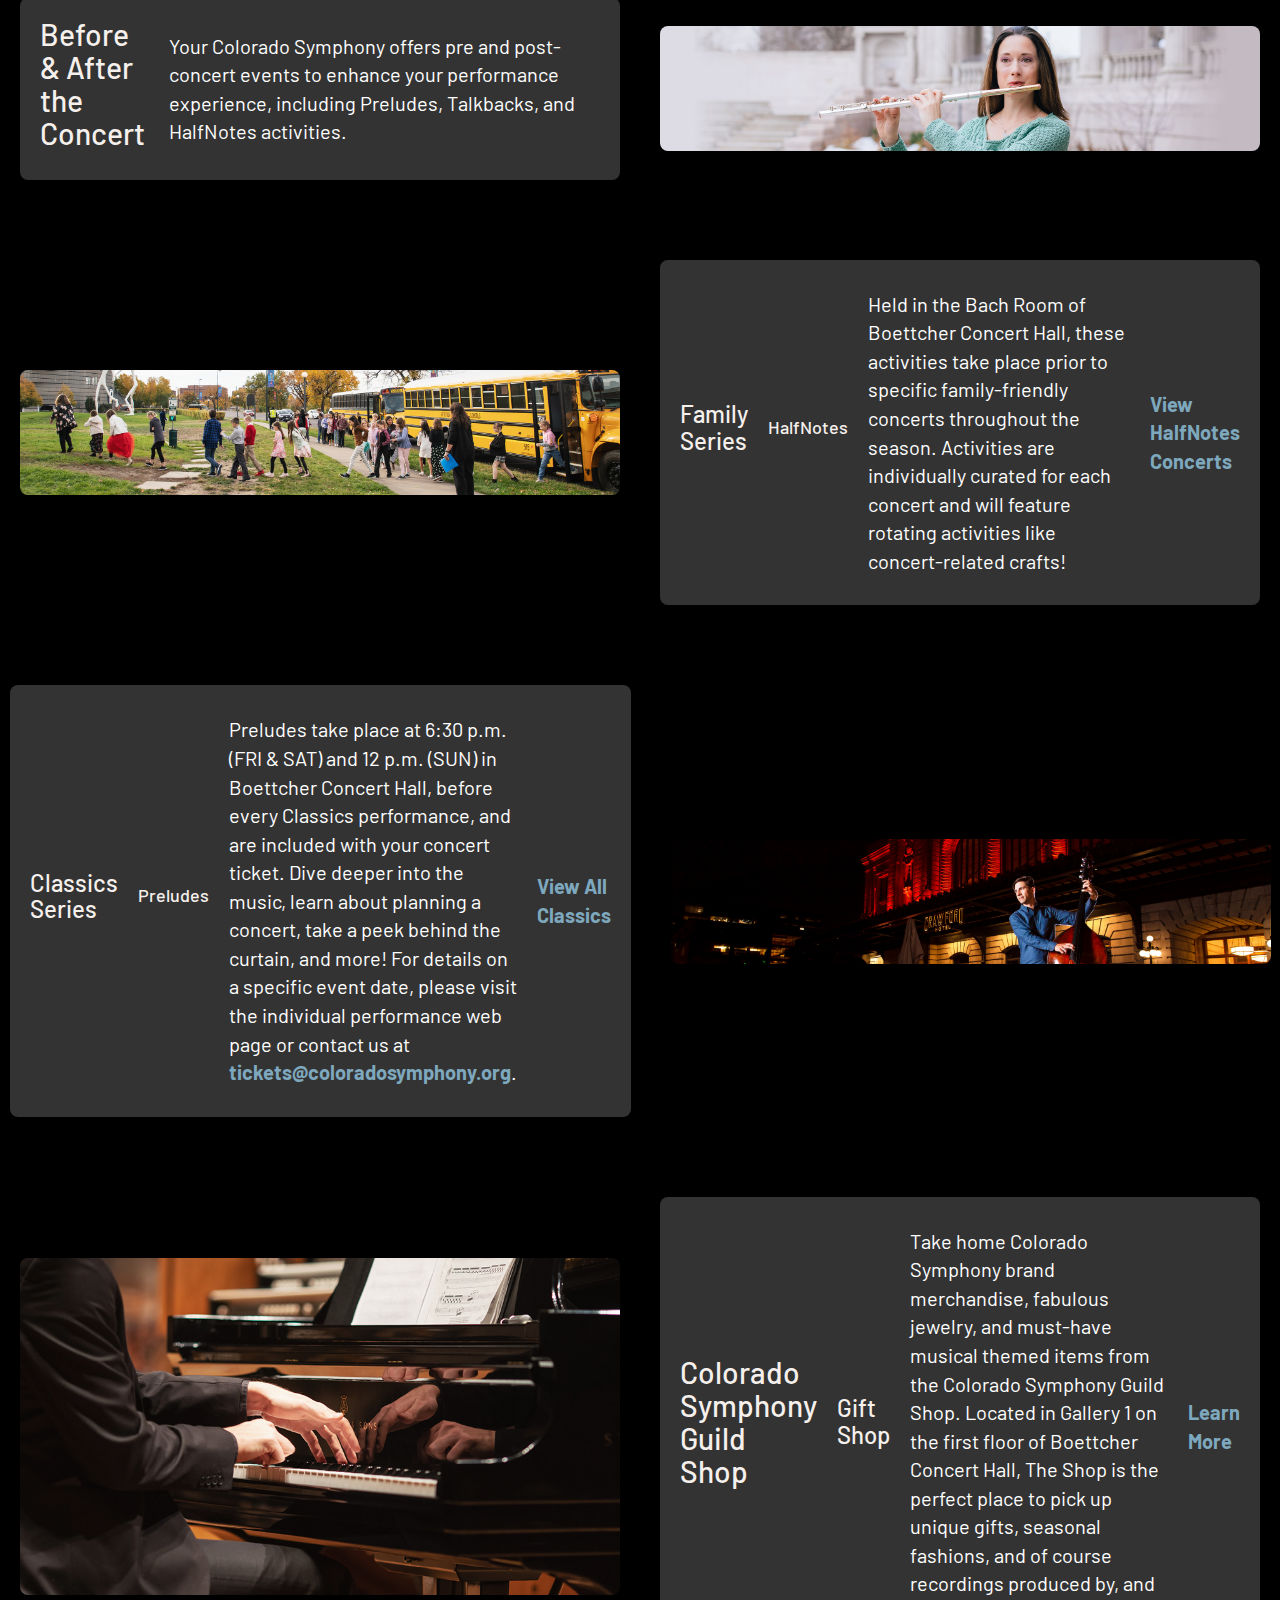
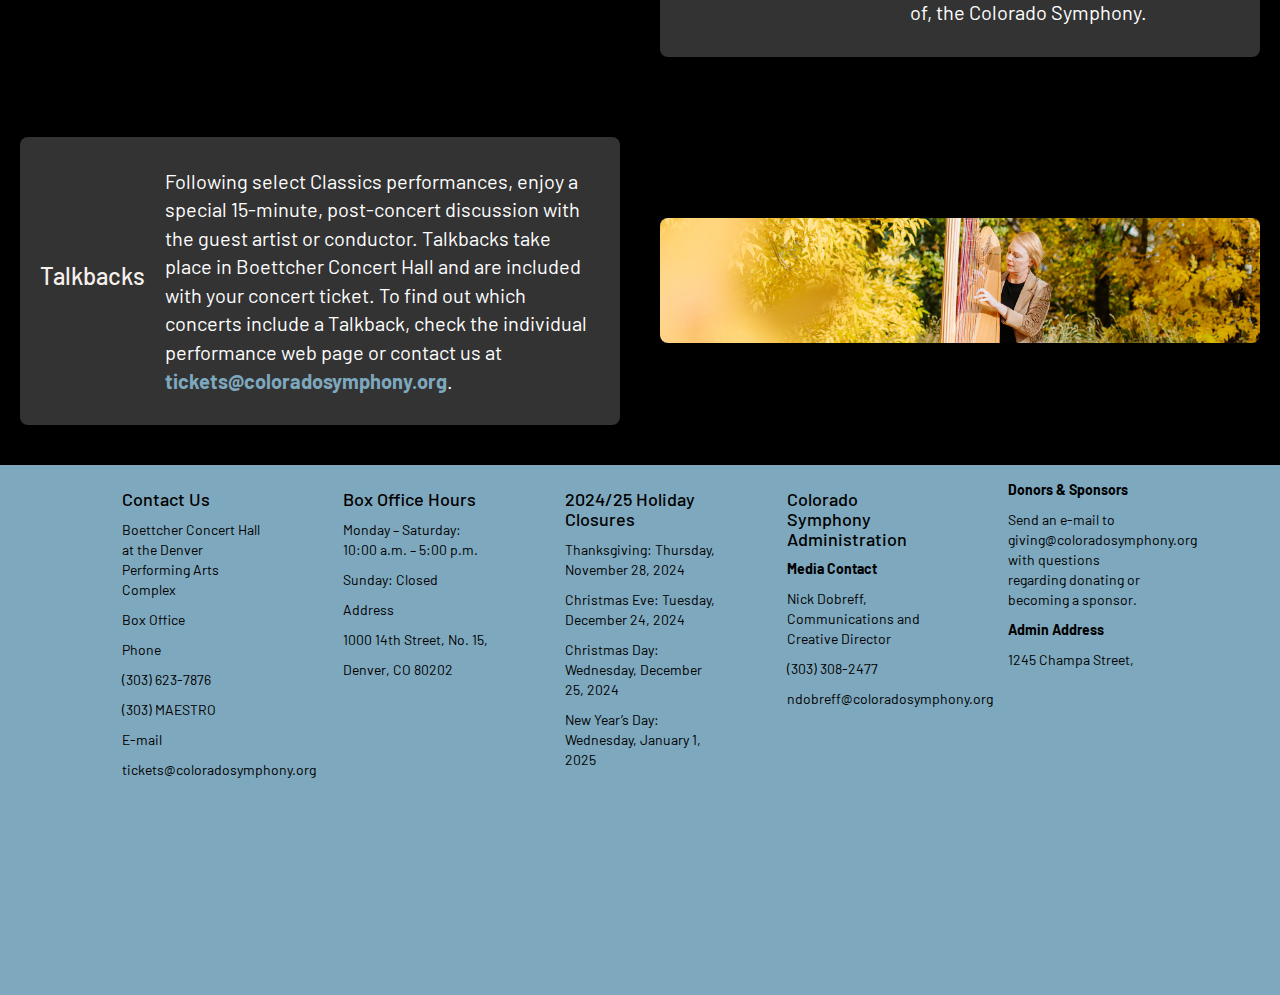
==== commit 817d5347: "fixed the main page up" ====
--- a/index.html
+++ b/index.html
@@ -42,8 +42,7 @@
             </li>
         </ul>
     </nav>
-    
-    <!-- <img id = "MainImage" src="img/carolyn-kunicki-river-1920x600-1-1024x320.jpg" alt="carolyn-kunicki-river sitting on a rock with a utility horn"> -->
+    <!-- carousel -->
     <div id="myCarousel" class="carousel slide" data-ride="carousel">
         <!-- Indicators -->
         <ol class="carousel-indicators">
@@ -52,19 +51,18 @@
           <li data-target="#myCarousel" data-slide-to="2"></li>
         </ol>
       
-        <!-- Wrapper for slides -->
         <div class="carousel-inner">
       
           <div class="item active">
-            <img src="\img\Catherine-Jason-Sinn-1920x400-1.jpg" alt="Principal conductor Peter Oundjian conducting in front of the Denver Civic Center">
+            <img src="img/Catherine-Jason-Sinn-1920x400-1.jpg" alt="Catherie playing wind instrument in the woods">
           </div>
 
           <div class="item">
-            <img src="\img\FY24-Season-Header-Dragon-1920x400-2.jpg" alt="Principal conductor Peter Oundjian conducting in front of the Denver Civic Center">
+            <img src="img/FY24-Season-Header-Dragon-1920x400-2.jpg" alt="Man with conductor stick stading in redrocks theater">
           </div>
 
           <div class="item">
-            <img src="\img\Yumi-Jason-Sinn-1920x400-seated.jpg" alt="Principal conductor Peter Oundjian conducting in front of the Denver Civic Center">
+            <img src="img/Yumi-Jason-Sinn-1920x400-seated.jpg" alt="Yumi with violin standing in foothills">
           </div>
         </div>
       
@@ -78,64 +76,101 @@
           <span class="sr-only">Next</span>
         </a>
       </div>
-
-
-
-
+<!-- End of carousel -->
+
+
+
+<div class="cards-container">
+  <div class="card-wrapper left-align">
     <section class="card season-info">
-    <h2>2024/25 Season</h2>
-    <h3>Tickets On Sale Now</h3>
-    <p><strong>Our State, Your Symphony</strong></p>
-    <p><a href="schedule.html">Explore</a></p>
-    </section>
-    
+      <h2>2024/25 Season</h2>
+      <h3>Tickets On Sale Now</h3>
+      <p><strong>Our State, Your Symphony</strong></p>
+      <p><a href="schedule.html">Explore</a></p>
+    </section>
+    <img src="img/carolyn-kunicki-river-1920x600-1-1024x320.jpg" alt="Season image" class="card-image">
+  </div>
+
+  <div class="card-wrapper right-align">
     <section class="card brochure">
-    <h2>2024/25 Season Brochure</h2>
-    <p>Browse the 2024/25 Season and join us as we celebrate the start of our second century of music-making in Colorado.</p>
-    <p><a href="schedule.html">Explore the Season</a></p>
-    </section>
-    
+      <h2>2024/25 Season Brochure</h2>
+      <p>Browse the 2024/25 Season and join us as we celebrate the start of our second century of music-making in Colorado.</p>
+      <p><a href="schedule.html">Explore the Season</a></p>
+    </section>
+    <img src="img/paul-naslund-roxborough-1920x600-1-1024x320.jpg" alt="Brochure image" class="card-image">
+  </div>
+
+  <div class="card-wrapper left-align">
     <section class="card education">
-    <h2>Explore Our Community Education Programs</h2>
-    <p>Engage your students with immersive, educational programming including youth concerts and open rehearsals with your Colorado Symphony.</p>
-    </section>
-    
-    <section class="card first-timers-guide">
+      <h2>Explore Our Community Education Programs</h2>
+      <p>Engage your students with immersive, educational programming including youth concerts and open rehearsals with your Colorado Symphony.</p>
+    </section>
+    <img src="img/Lobby-Performance-945x530-1.jpg" alt="Education image" class="card-image">
+  </div>
+
+
+
+<div class="card-wrapper right-align">
+  <section class="card first-timers-guide right-align">
     <h2>First-Timer’s Guide</h2>
     <p>First time at the Symphony? Not sure what to see or where to start? Learn about the Colorado Symphony experience, the performance, and the music, with frequently asked questions specifically for Symphony newcomers.</p>
     <p><a href="FAQ.html">Start Here</a></p>
-    </section>
-    
-    <section class="card concert-experience">
+  </section>
+  <img src="img/MainPage/Patrons-Getting-Help-From-Usher-700x400-1.jpg" alt="Education image" class="card-image">
+</div>
+
+<div class="card-wrapper left-align">
+  <section class="card concert-experience left-align">
     <h2>Before & After the Concert</h2>
     <p>Your Colorado Symphony offers pre and post-concert events to enhance your performance experience, including Preludes, Talkbacks, and HalfNotes activities.</p>
-    </section>
-    
-    <section class="card family-series">
-    <h3>Family Series</h3>
-    <h4>HalfNotes</h4>
-    <p>Held in the Bach Room of Boettcher Concert Hall, these activities take place prior to specific family-friendly concerts throughout the season. Activities are individually curated for each concert and will feature rotating activities like concert-related crafts!</p>
-    <p><a href="schedule.html">View HalfNotes Concerts</a></p>
-    </section>
-    
+  </section>
+  <img src="img/MainPage/FY24-Season-Header-Flute-1920x400-2.jpg" alt="Education image" class="card-image">
+
+</div>
+
+
+  <div class="card-wrapper right-align">
+  <section class="card family-series">
+  <h3>Family Series</h3>
+  <h4>HalfNotes</h4>
+  <p>Held in the Bach Room of Boettcher Concert Hall, these activities take place prior to specific family-friendly concerts throughout the season. Activities are individually curated for each concert and will feature rotating activities like concert-related crafts!</p>
+  <p><a href="schedule.html">View HalfNotes Concerts</a></p>
+  </section>
+  <img src="img/MainPage/Education-School-Kids-1920x400-1.jpg" alt="Education image" class="card-image">
+
+</div>
+
+  <div class="card-wrapper left-align">
     <section class="card classics-series">
-    <h3>Classics Series</h3>
-    
-    <h4>Preludes</h4>
-    <p>Preludes take place at 6:30 p.m. (FRI & SAT) and 12 p.m. (SUN) in Boettcher Concert Hall, before every Classics performance, and are included with your concert ticket. Dive deeper into the music, learn about planning a concert, take a peek behind the curtain, and more! For details on a specific event date, please visit the individual performance web page or contact us at <a href="mailto:tickets@coloradosymphony.org">tickets@coloradosymphony.org</a>.</p>
-    <p><a href="schedule.html">View All Classics</a></p>
-    
-    <h4>Talkbacks</h4>
+      <h3>Classics Series</h3>
+      <h4>Preludes</h4>
+      <p>Preludes take place at 6:30 p.m. (FRI & SAT) and 12 p.m. (SUN) in Boettcher Concert Hall, before every Classics performance, and are included with your concert ticket. Dive deeper into the music, learn about planning a concert, take a peek behind the curtain, and more! For details on a specific event date, please visit the individual performance web page or contact us at <a href="mailto:tickets@coloradosymphony.org">tickets@coloradosymphony.org</a>.</p>
+      <p><a href="schedule.html">View All Classics</a></p>
+    </section>
+    <img src="img/MainPage/Nick-Jason-Sinn-1920x400-1.png" alt="Education image" class="card-image">
+</div>
+
+
+<div class="card-wrapper right-align">
+  <section class="card gift-shop">
+  <h2>Colorado Symphony Guild Shop</h2>
+  <h3>Gift Shop</h3>
+  <p>Take home Colorado Symphony brand merchandise, fabulous jewelry, and must-have musical themed items from the Colorado Symphony Guild Shop. Located in Gallery 1 on the first floor of Boettcher Concert Hall, The Shop is the perfect place to pick up unique gifts, seasonal fashions, and of course recordings produced by, and of, the Colorado Symphony.</p>
+  <p><a href="about.html">Learn More</a></p>
+  </section>  
+  <img src="img/MainPage/Piano-Hands-945x530-1.jpg" alt="Education image" class="card-image">
+</div>
+
+<div class="card-wrapper left-align">
+  <section class="card classics-series">
+    <h3>Talkbacks</h3>
     <p>Following select Classics performances, enjoy a special 15-minute, post-concert discussion with the guest artist or conductor. Talkbacks take place in Boettcher Concert Hall and are included with your concert ticket. To find out which concerts include a Talkback, check the individual performance web page or contact us at <a href="mailto:tickets@coloradosymphony.org">tickets@coloradosymphony.org</a>.</p>
-    <p><a href="schedule.html">View All Classics</a></p>
-    </section>
-    
-    <section class="card gift-shop">
-    <h2>Colorado Symphony Guild Shop</h2>
-    <h3>Gift Shop</h3>
-    <p>Take home Colorado Symphony brand merchandise, fabulous jewelry, and must-have musical themed items from the Colorado Symphony Guild Shop. Located in Gallery 1 on the first floor of Boettcher Concert Hall, The Shop is the perfect place to pick up unique gifts, seasonal fashions, and of course recordings produced by, and of, the Colorado Symphony.</p>
-    <p><a href="about.html">Learn More</a></p>
-    </section>
+  </section>
+  <img src="img/MainPage/FY24-Season-Header-Harp-1920x400-2.jpg" alt="Education image" class="card-image">
+</div>
+
+
+</div>
 
 
 
--- a/index.css
+++ b/index.css
@@ -68,7 +68,7 @@
 footer {
   padding: 15px 50px;
   background-color: #7EA8BE;
-  color: #F6F0ED;
+  color: black;
   display: flex;
   justify-content: space-evenly;
 }
@@ -85,13 +85,100 @@
   }
 }
 
+.carousel {
+  width: 100%; /* Make the carousel take the full width of the viewport */
+  overflow: hidden; /* Hide any overflow */
+}
+
+.carousel-inner {
+  width: 100%; /* Ensure the inner container also takes up the full width */
+}
+
+.carousel .item img {
+  width: 100%; /* Make the image take the full width of the item */
+  height: auto; /* Maintain aspect ratio */
+  object-fit: cover; /* Cover the entire container without distortion */
+}
+
+
+
+
+
+
+/* CARDS */
+.cards-container {
+  display: flex;
+  flex-direction: column;
+  align-items: center;
+  width: 100%;
+}
+
+/* Card styling */
 .card {
-  background-color: #333; 
+  background-color: #333;
   padding: 20px;
-  margin: 20px auto;
+  margin: 20px;
   border-radius: 8px;
   box-shadow: 0 2px 5px rgba(0, 0, 0, 0.2);
   max-width: 800px;
+  width: 100%;
+  display: flex;
+  align-items: center;
+  gap: 20px;
+}
+
+/* Flex order for left and right alignment */
+.left-align {
+  flex-direction: row;
+}
+
+.right-align {
+  flex-direction: row-reverse;
+}
+/* Cards container to hold all card-wrapper items */
+.cards-container {
+  display: flex;
+  flex-direction: column;
+  align-items: center;
+  width: 100%;
+}
+
+/* Card wrapper to contain each card and its image */
+.card-wrapper {
+  display: flex;
+  align-items: center;
+  justify-content: center;
+  max-width: 1600px;
+  margin: 20px 0;
+}
+
+/* Card styling */
+.card {
+  background-color: #333;
+  padding: 20px;
+  border-radius: 8px;
+  box-shadow: 0 2px 5px rgba(0, 0, 0, 0.2);
+  max-width: 800px;
+  width: 100%;
+}
+
+/* Card image styling */
+.card-image {
+  width: 600px;
+  height: auto;
+  margin: 0 20px;
+  border-radius: 8px;
+  box-shadow: 0 2px 5px rgba(0, 0, 0, 0.2);
+}
+
+/* Left-align style: card on the left, image on the right */
+.left-align {
+  flex-direction: row;
+}
+
+/* Right-align style: card on the right, image on the left */
+.right-align {
+  flex-direction: row-reverse;
 }
 
 /* Links in cards */
@@ -105,7 +192,7 @@
   text-decoration: underline;
 }
 
-/* Headings for cards */
+/* Headings */
 .card h2, .card h3, .card h4 {
   color: #F6F0ED;
   margin-top: 0;
@@ -114,20 +201,15 @@
 /* Paragraphs for cards */
 .card p {
   margin: 10px 0;
-}
-
-
-.carousel {
-  width: 100%; /* Make the carousel take the full width of the viewport */
-  overflow: hidden; /* Hide any overflow */
-}
-
-.carousel-inner {
-  width: 100%; /* Ensure the inner container also takes up the full width */
-}
-
-.carousel .item img {
-  width: 100%; /* Make the image take the full width of the item */
-  height: auto; /* Maintain aspect ratio */
-  object-fit: cover; /* Cover the entire container without distortion */
-}
+  font-size: 20px;
+
+}
+
+/* Specific rule for card with lots of text */
+/* .card.classics-series {
+  background-color: #444;
+  padding: 25px;
+  border: 2px solid #7EA8BE;
+  color: #F6F0ED;
+  max-width: 1000px;
+} */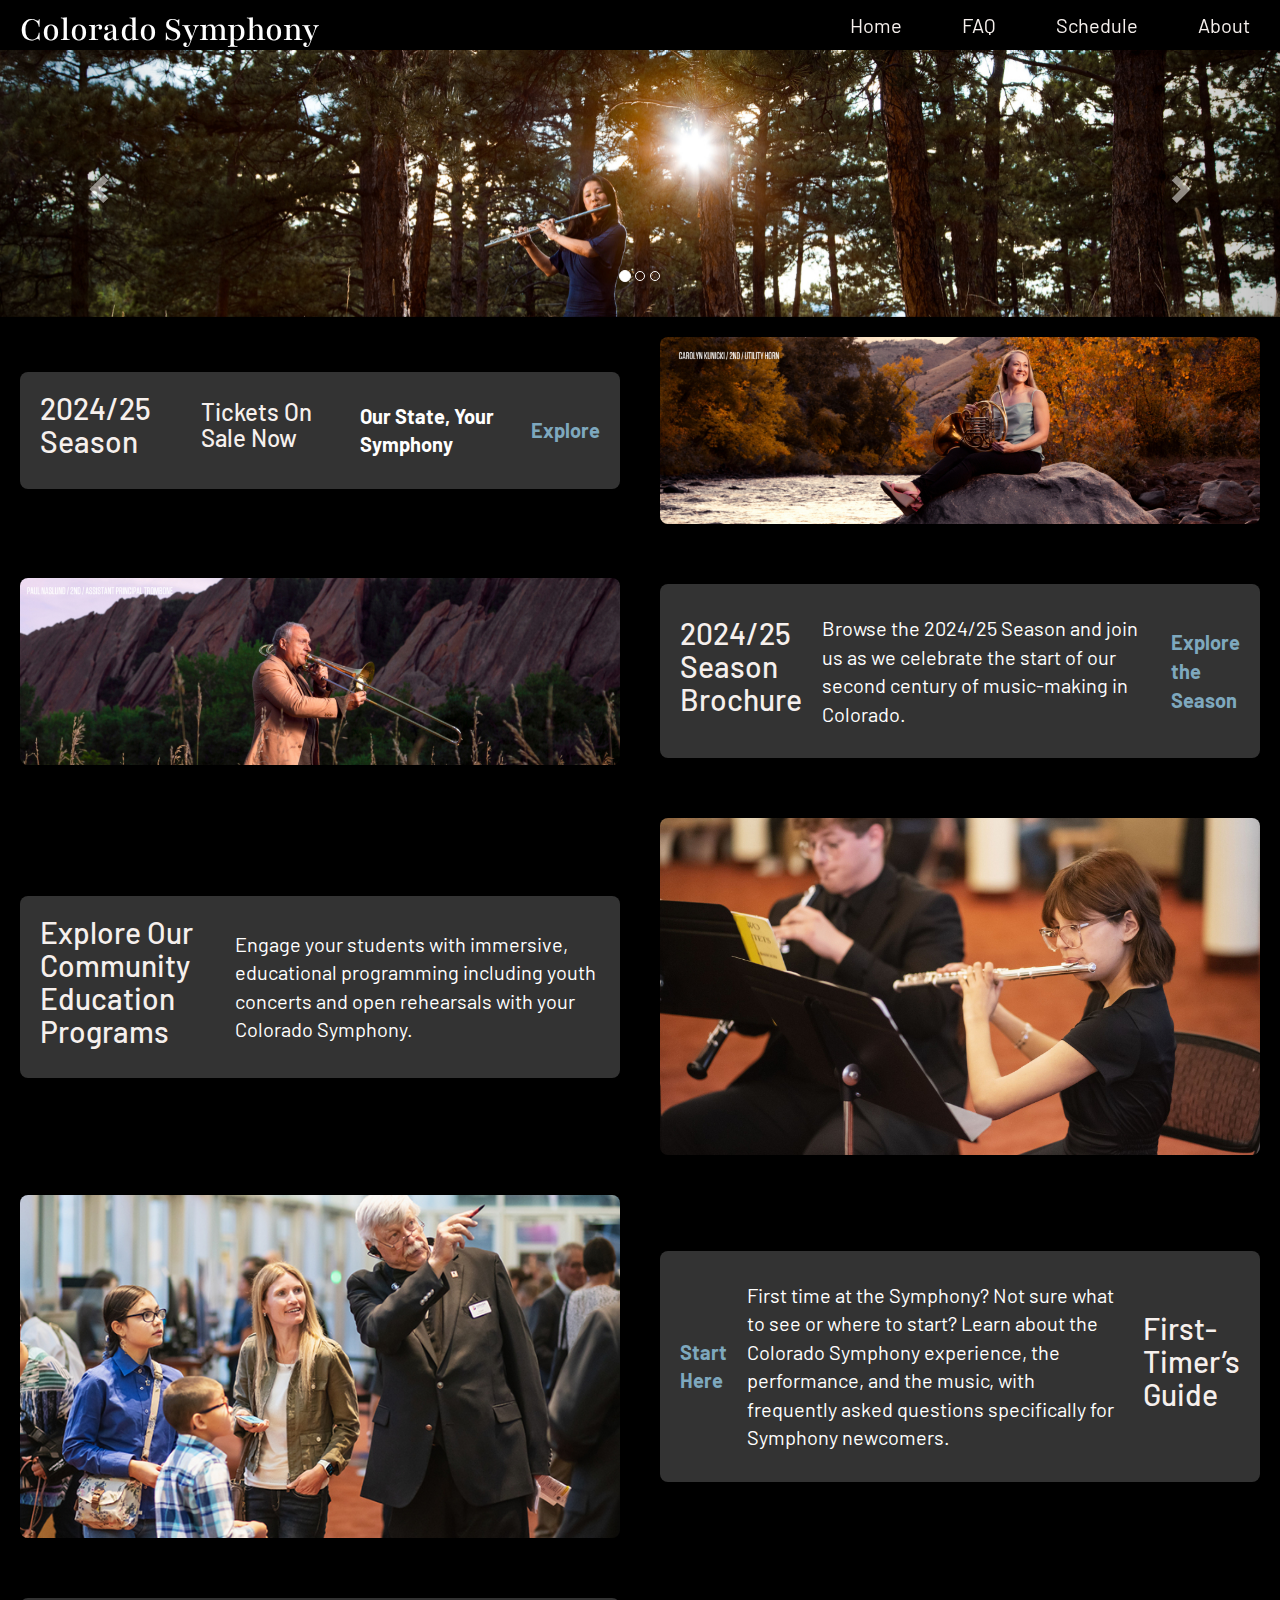
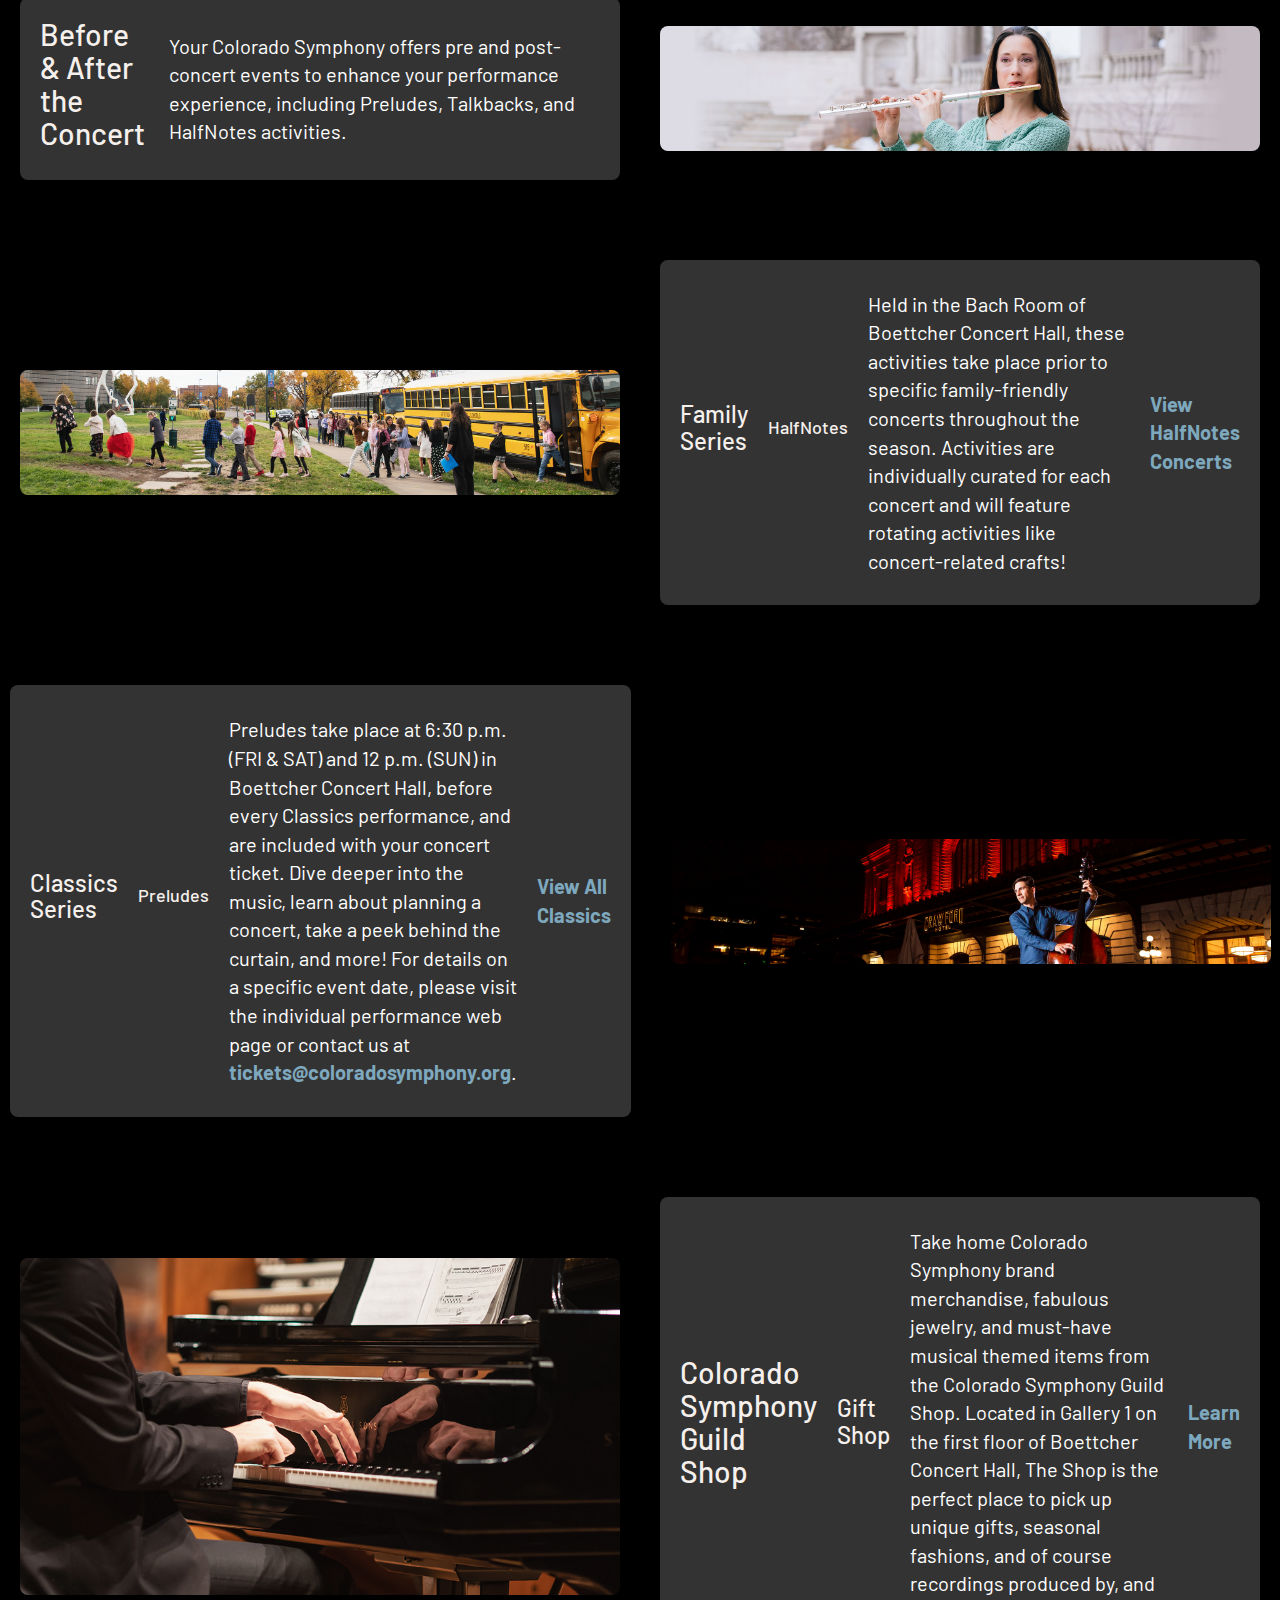
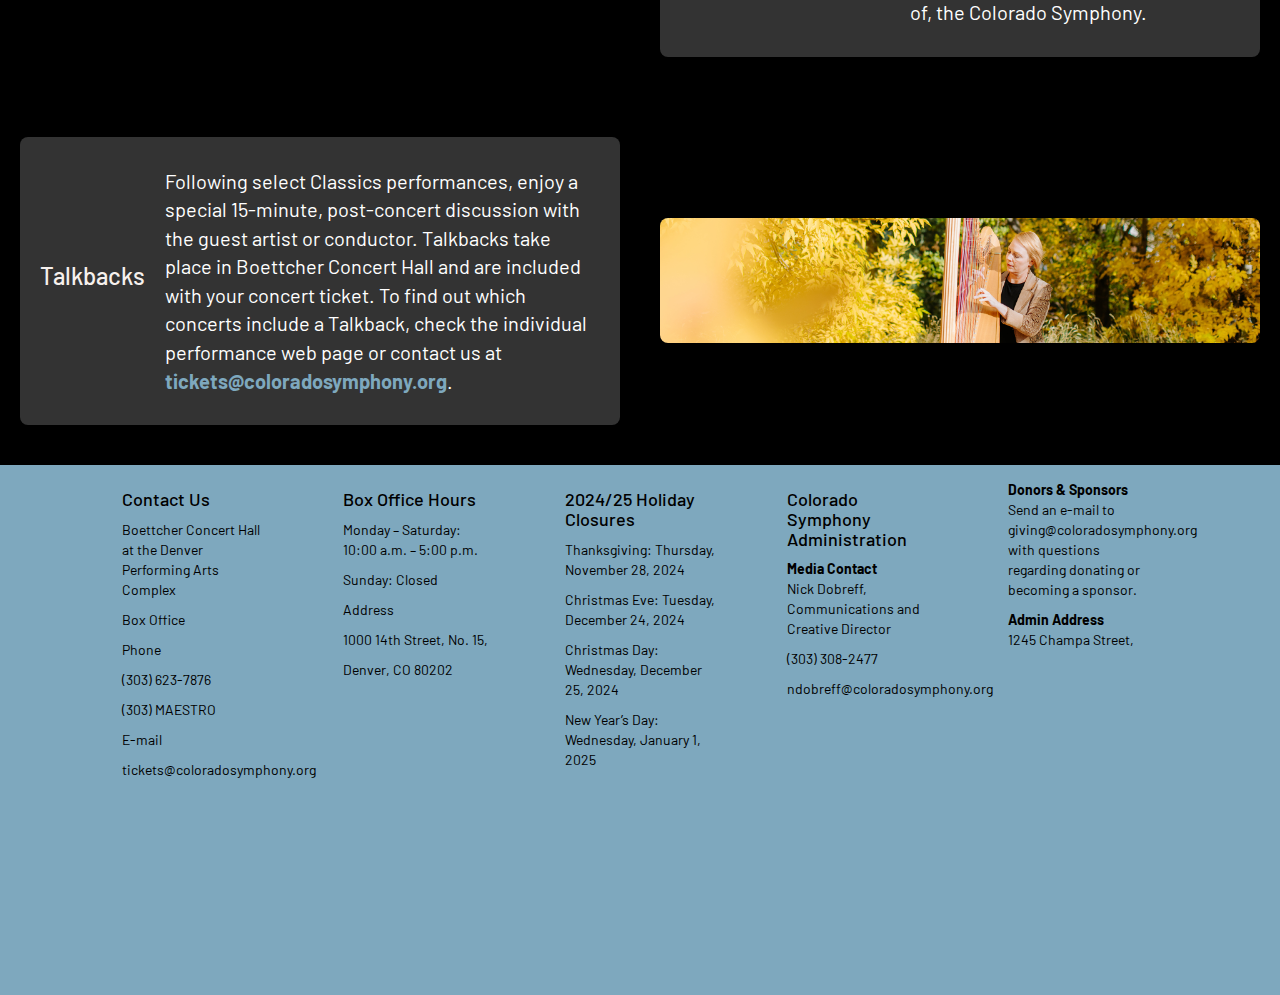
==== commit 8b7759b5: "fixed error in footer" ====
--- a/index.html
+++ b/index.html
@@ -215,17 +215,17 @@
   
       <div>
           <h4>Colorado Symphony Administration</h4>
-          <strong><p>Media Contact</p></strong>
+          <strong>Media Contact</strong>
           <p>Nick Dobreff, Communications and Creative Director</p>
           <p>(303) 308-2477</p>
           <p>ndobreff@coloradosymphony.org</p>
       </div>
           
       <div>
-          <strong><p>Donors & Sponsors</p></strong>
+          <strong>Donors & Sponsors</strong>
           <p>Send an e-mail to giving@coloradosymphony.org with questions regarding donating or becoming a sponsor.</p>
   
-          <strong><p>Admin Address</p></strong>
+          <strong>Admin Address</strong>
           <p>1245 Champa Street,</p>
       </div>
   
